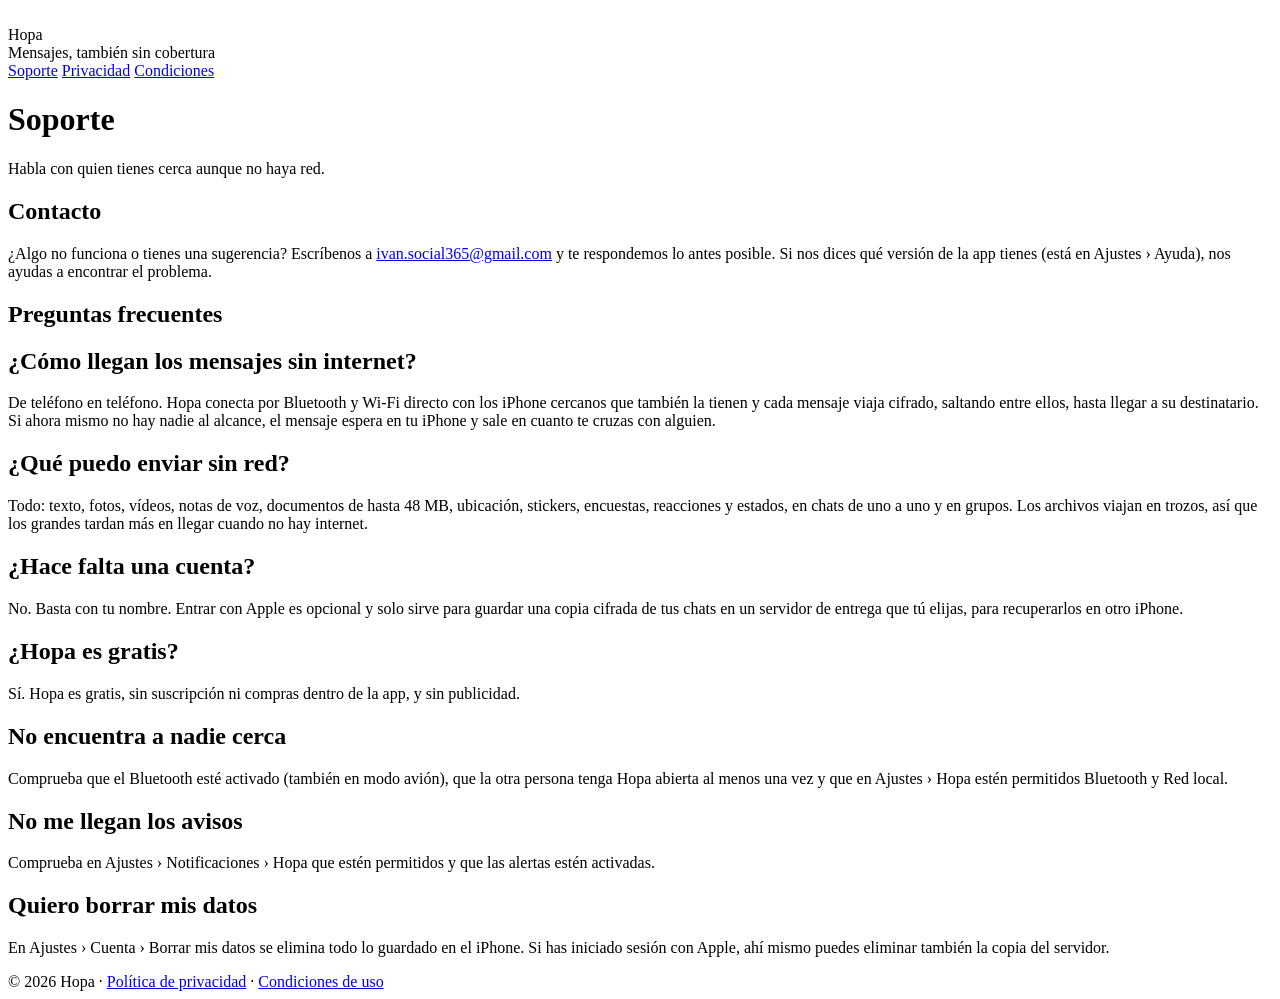
==== hopa/index.html @ 1459f0bb "Create index.html Co-Authored-By: Claude <noreply@anthropic.com>" ====
<!doctype html>
<html lang="es">
<head>
  <meta charset="utf-8">
  <meta name="viewport" content="width=device-width, initial-scale=1">
  <title>Hopa · Soporte</title>
  <meta name="description" content="Ayuda y contacto de Hopa, la mensajería que funciona también sin cobertura.">
  <link rel="stylesheet" href="estilo.css">
</head>
<body>
<main>
  <header>
    <a href="./" class="icono" aria-label="Hopa"><img src="hopa-mark.svg" alt=""></a>
    <div>
      <div class="marca">Hopa</div>
      <div class="lema">Mensajes, también sin cobertura</div>
    </div>
  </header>
  <nav>
    <a href="./" aria-current="page">Soporte</a>
    <a href="privacidad.html">Privacidad</a>
    <a href="condiciones.html">Condiciones</a>
  </nav>

  <h1>Soporte</h1>
  <p class="sub">Habla con quien tienes cerca aunque no haya red.</p>

  <div class="tarjeta">
    <h2>Contacto</h2>
    <p>¿Algo no funciona o tienes una sugerencia? Escríbenos a
      <a href="mailto:ivan.social365@gmail.com">ivan.social365@gmail.com</a> y te respondemos lo antes posible.
      Si nos dices qué versión de la app tienes (está en Ajustes › Ayuda), nos ayudas a encontrar el problema.</p>
  </div>

  <h2>Preguntas frecuentes</h2>

  <div class="tarjeta">
    <h2>¿Cómo llegan los mensajes sin internet?</h2>
    <p>De teléfono en teléfono. Hopa conecta por Bluetooth y Wi‑Fi directo con los iPhone cercanos que también la tienen
      y cada mensaje viaja cifrado, saltando entre ellos, hasta llegar a su destinatario. Si ahora mismo no hay nadie al
      alcance, el mensaje espera en tu iPhone y sale en cuanto te cruzas con alguien.</p>

    <h2>¿Qué puedo enviar sin red?</h2>
    <p>Todo: texto, fotos, vídeos, notas de voz, documentos de hasta 48 MB, ubicación, stickers, encuestas, reacciones
      y estados, en chats de uno a uno y en grupos. Los archivos viajan en trozos, así que los grandes tardan más en
      llegar cuando no hay internet.</p>

    <h2>¿Hace falta una cuenta?</h2>
    <p>No. Basta con tu nombre. Entrar con Apple es opcional y solo sirve para guardar una copia cifrada de tus chats
      en un servidor de entrega que tú elijas, para recuperarlos en otro iPhone.</p>

    <h2>¿Hopa es gratis?</h2>
    <p>Sí. Hopa es gratis, sin suscripción ni compras dentro de la app, y sin publicidad.</p>

    <h2>No encuentra a nadie cerca</h2>
    <p>Comprueba que el Bluetooth esté activado (también en modo avión), que la otra persona tenga Hopa abierta al menos
      una vez y que en Ajustes › Hopa estén permitidos Bluetooth y Red local.</p>

    <h2>No me llegan los avisos</h2>
    <p>Comprueba en Ajustes › Notificaciones › Hopa que estén permitidos y que las alertas estén activadas.</p>

    <h2>Quiero borrar mis datos</h2>
    <p>En Ajustes › Cuenta › Borrar mis datos se elimina todo lo guardado en el iPhone. Si has iniciado sesión con Apple,
      ahí mismo puedes eliminar también la copia del servidor.</p>
  </div>

  <footer>© 2026 Hopa · <a href="privacidad.html">Política de privacidad</a> · <a href="condiciones.html">Condiciones de uso</a></footer>
</main>
</body>
</html>
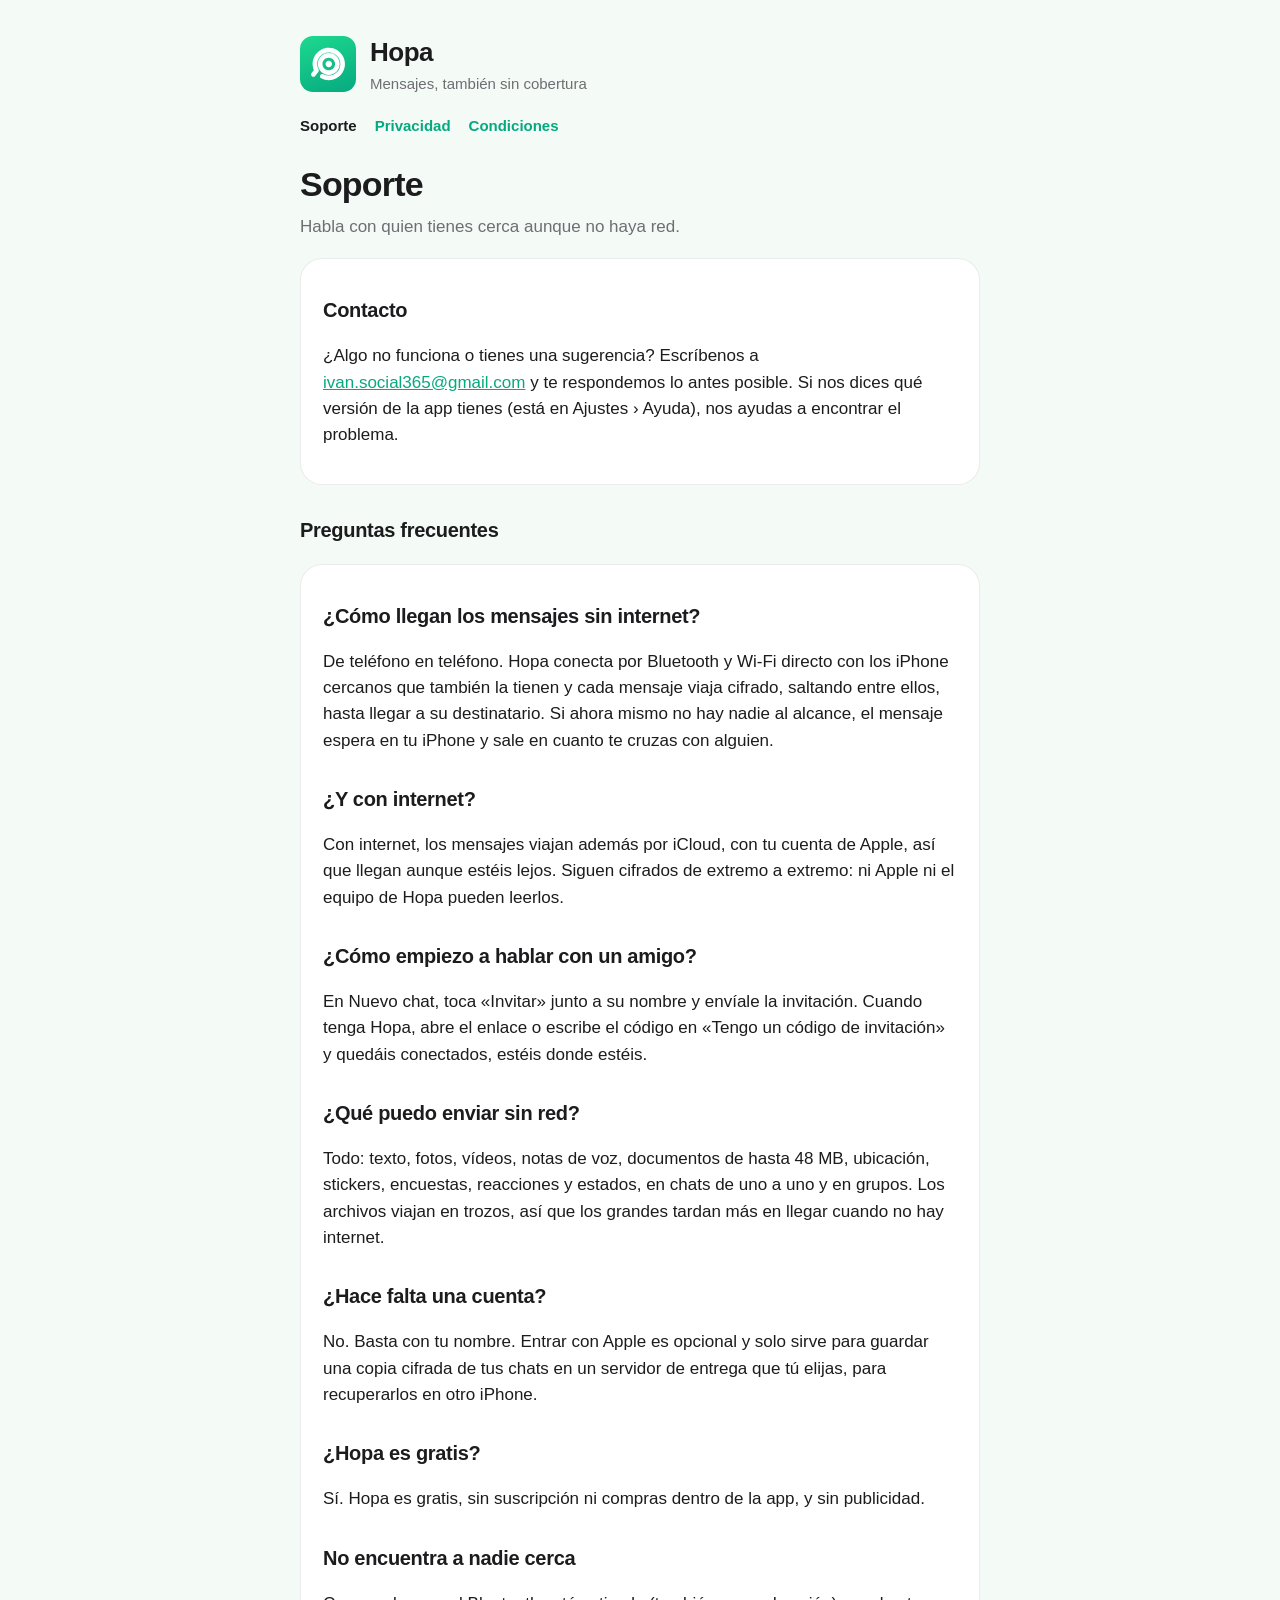
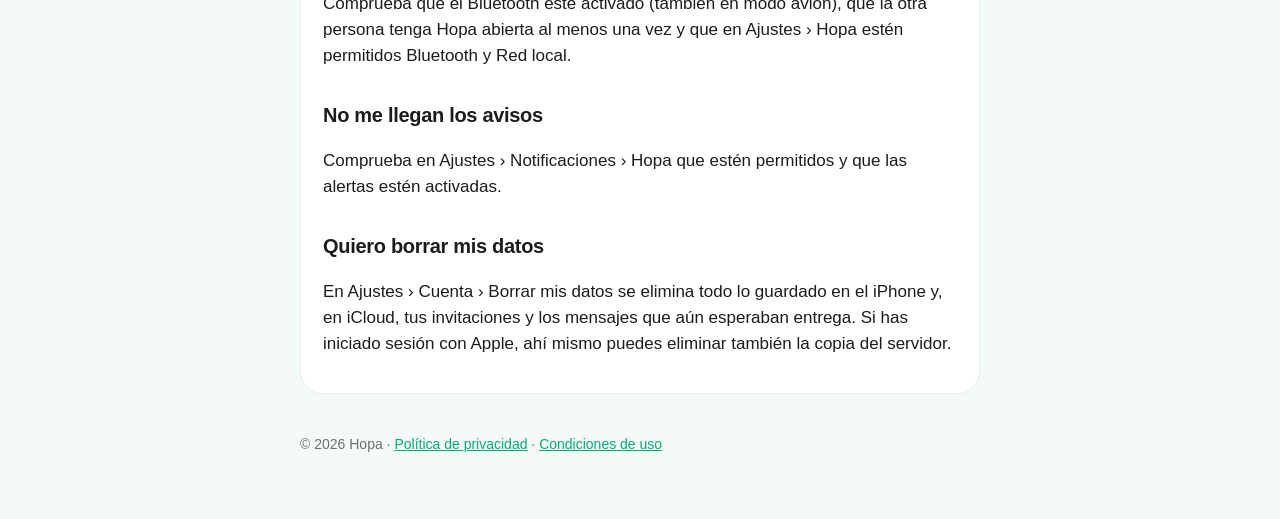
==== commit 7b388459: "Update index.htmlSoporte: internet con iCloud e invitaciones" ====
--- a/hopa/index.html
+++ b/hopa/index.html
@@ -40,6 +40,14 @@
       y cada mensaje viaja cifrado, saltando entre ellos, hasta llegar a su destinatario. Si ahora mismo no hay nadie al
       alcance, el mensaje espera en tu iPhone y sale en cuanto te cruzas con alguien.</p>
 
+    <h2>¿Y con internet?</h2>
+    <p>Con internet, los mensajes viajan además por iCloud, con tu cuenta de Apple, así que llegan aunque estéis lejos.
+      Siguen cifrados de extremo a extremo: ni Apple ni el equipo de Hopa pueden leerlos.</p>
+
+    <h2>¿Cómo empiezo a hablar con un amigo?</h2>
+    <p>En Nuevo chat, toca «Invitar» junto a su nombre y envíale la invitación. Cuando tenga Hopa, abre el enlace o
+      escribe el código en «Tengo un código de invitación» y quedáis conectados, estéis donde estéis.</p>
+
     <h2>¿Qué puedo enviar sin red?</h2>
     <p>Todo: texto, fotos, vídeos, notas de voz, documentos de hasta 48 MB, ubicación, stickers, encuestas, reacciones
       y estados, en chats de uno a uno y en grupos. Los archivos viajan en trozos, así que los grandes tardan más en
@@ -60,8 +68,9 @@
     <p>Comprueba en Ajustes › Notificaciones › Hopa que estén permitidos y que las alertas estén activadas.</p>
 
     <h2>Quiero borrar mis datos</h2>
-    <p>En Ajustes › Cuenta › Borrar mis datos se elimina todo lo guardado en el iPhone. Si has iniciado sesión con Apple,
-      ahí mismo puedes eliminar también la copia del servidor.</p>
+    <p>En Ajustes › Cuenta › Borrar mis datos se elimina todo lo guardado en el iPhone y, en iCloud, tus invitaciones y
+      los mensajes que aún esperaban entrega. Si has iniciado sesión con Apple, ahí mismo puedes eliminar también la
+      copia del servidor.</p>
   </div>
 
   <footer>© 2026 Hopa · <a href="privacidad.html">Política de privacidad</a> · <a href="condiciones.html">Condiciones de uso</a></footer>
--- a/hopa/estilo.css
+++ b/hopa/estilo.css
@@ -0,0 +1,52 @@
+:root {
+  --fondo: #f4faf6;
+  --tarjeta: #ffffff;
+  --texto: #1c1c1e;
+  --gris: #6e6e73;
+  --verde: #06a97f;
+  --borde: rgba(0, 0, 0, 0.08);
+}
+@media (prefers-color-scheme: dark) {
+  :root {
+    --fondo: #0c1612;
+    --tarjeta: #15221c;
+    --texto: #f1f5f2;
+    --gris: #a3ada7;
+    --verde: #34d39f;
+    --borde: rgba(255, 255, 255, 0.1);
+  }
+}
+* { box-sizing: border-box; }
+html { -webkit-text-size-adjust: 100%; }
+body {
+  margin: 0;
+  background: var(--fondo);
+  color: var(--texto);
+  font: 17px/1.55 -apple-system, BlinkMacSystemFont, "SF Pro Text", "Helvetica Neue", Arial, sans-serif;
+}
+main { max-width: 720px; margin: 0 auto; padding: 32px 20px 64px; }
+header { display: flex; align-items: center; gap: 14px; margin-bottom: 28px; }
+header .icono {
+  display: grid; place-items: center; width: 56px; height: 56px; border-radius: 13px; flex: none;
+  background: linear-gradient(160deg, #1ed98f, #06a97f);
+}
+header .icono img { width: 34px; height: 34px; }
+header a { color: inherit; text-decoration: none; }
+header .marca { font-weight: 800; font-size: 26px; letter-spacing: -0.5px; }
+header .lema { color: var(--gris); font-size: 15px; }
+nav { display: flex; gap: 18px; margin: -10px 0 28px; font-weight: 600; font-size: 15px; }
+nav a { color: var(--verde); text-decoration: none; }
+nav a[aria-current="page"] { color: var(--texto); }
+h1 { font-size: 34px; line-height: 1.15; letter-spacing: -0.8px; margin: 0 0 10px; }
+h2 { font-size: 20px; margin: 30px 0 8px; letter-spacing: -0.3px; }
+p, li { color: var(--texto); }
+.sub { color: var(--gris); margin-top: 0; }
+.tarjeta {
+  background: var(--tarjeta);
+  border: 1px solid var(--borde);
+  border-radius: 22px;
+  padding: 6px 22px 18px;
+  margin: 18px 0;
+}
+a { color: var(--verde); }
+footer { color: var(--gris); font-size: 14px; margin-top: 40px; }
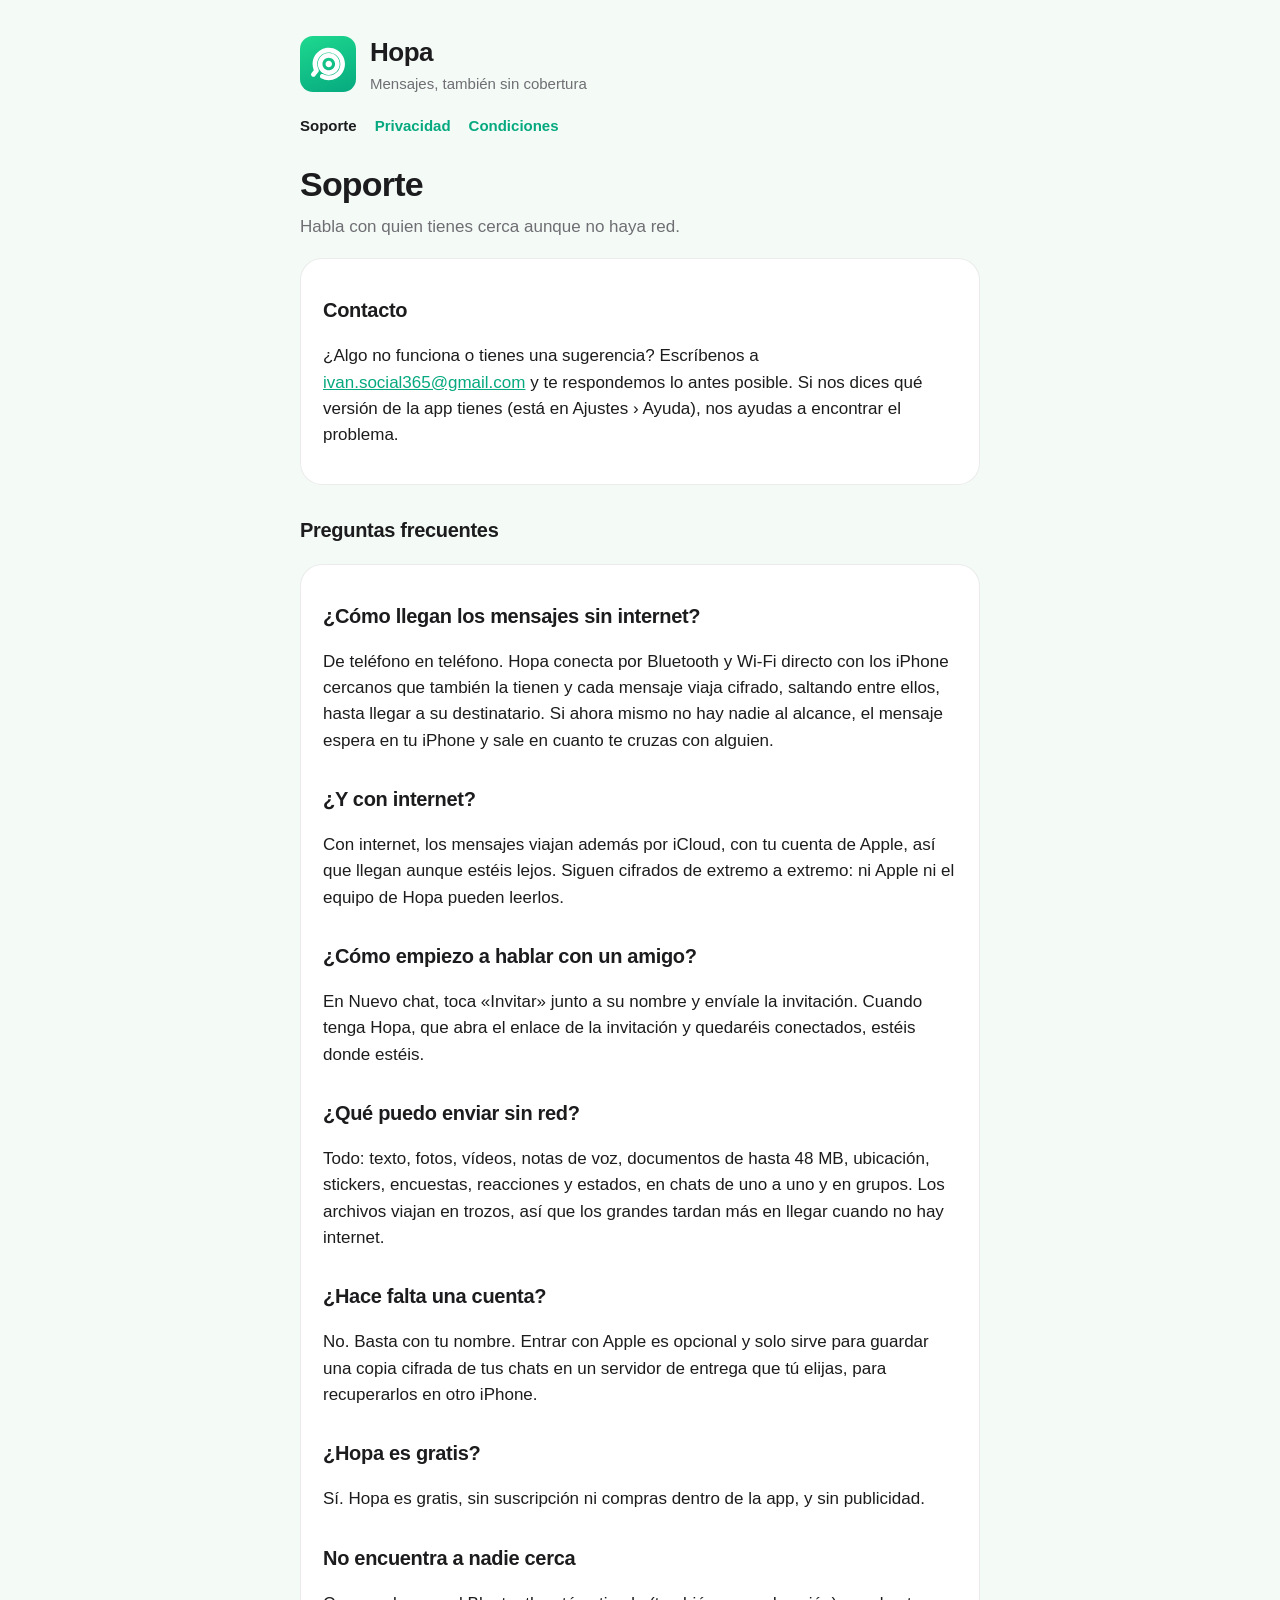
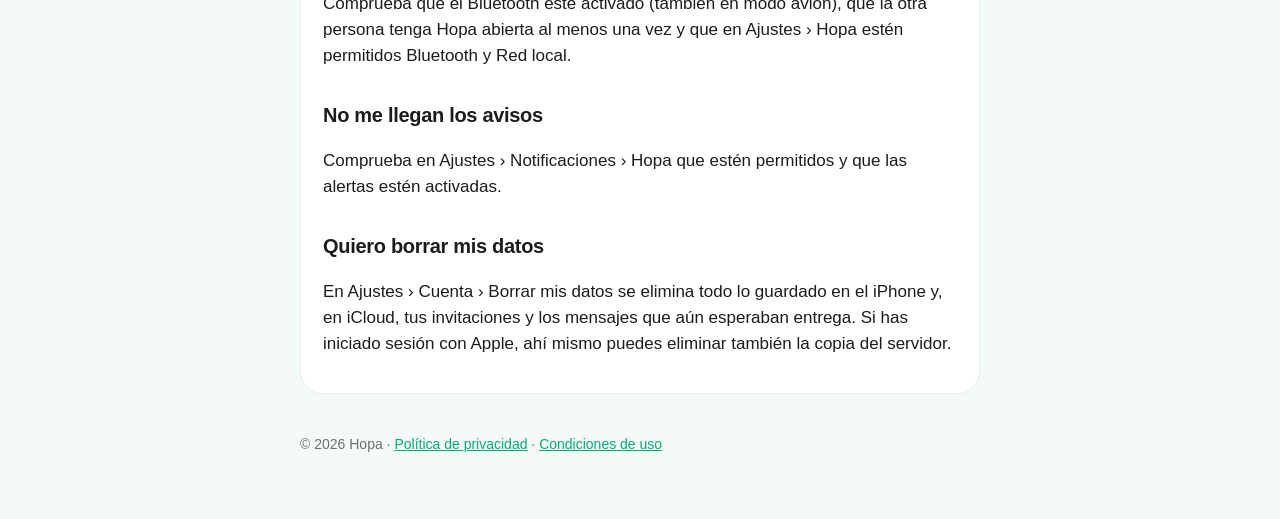
==== commit 0bb9e4af: "Update index.htmlSoporte: invitar solo con el enlace" ====
--- a/hopa/index.html
+++ b/hopa/index.html
@@ -45,8 +45,8 @@
       Siguen cifrados de extremo a extremo: ni Apple ni el equipo de Hopa pueden leerlos.</p>
 
     <h2>¿Cómo empiezo a hablar con un amigo?</h2>
-    <p>En Nuevo chat, toca «Invitar» junto a su nombre y envíale la invitación. Cuando tenga Hopa, abre el enlace o
-      escribe el código en «Tengo un código de invitación» y quedáis conectados, estéis donde estéis.</p>
+    <p>En Nuevo chat, toca «Invitar» junto a su nombre y envíale la invitación. Cuando tenga Hopa, que abra el enlace
+      de la invitación y quedaréis conectados, estéis donde estéis.</p>
 
     <h2>¿Qué puedo enviar sin red?</h2>
     <p>Todo: texto, fotos, vídeos, notas de voz, documentos de hasta 48 MB, ubicación, stickers, encuestas, reacciones
